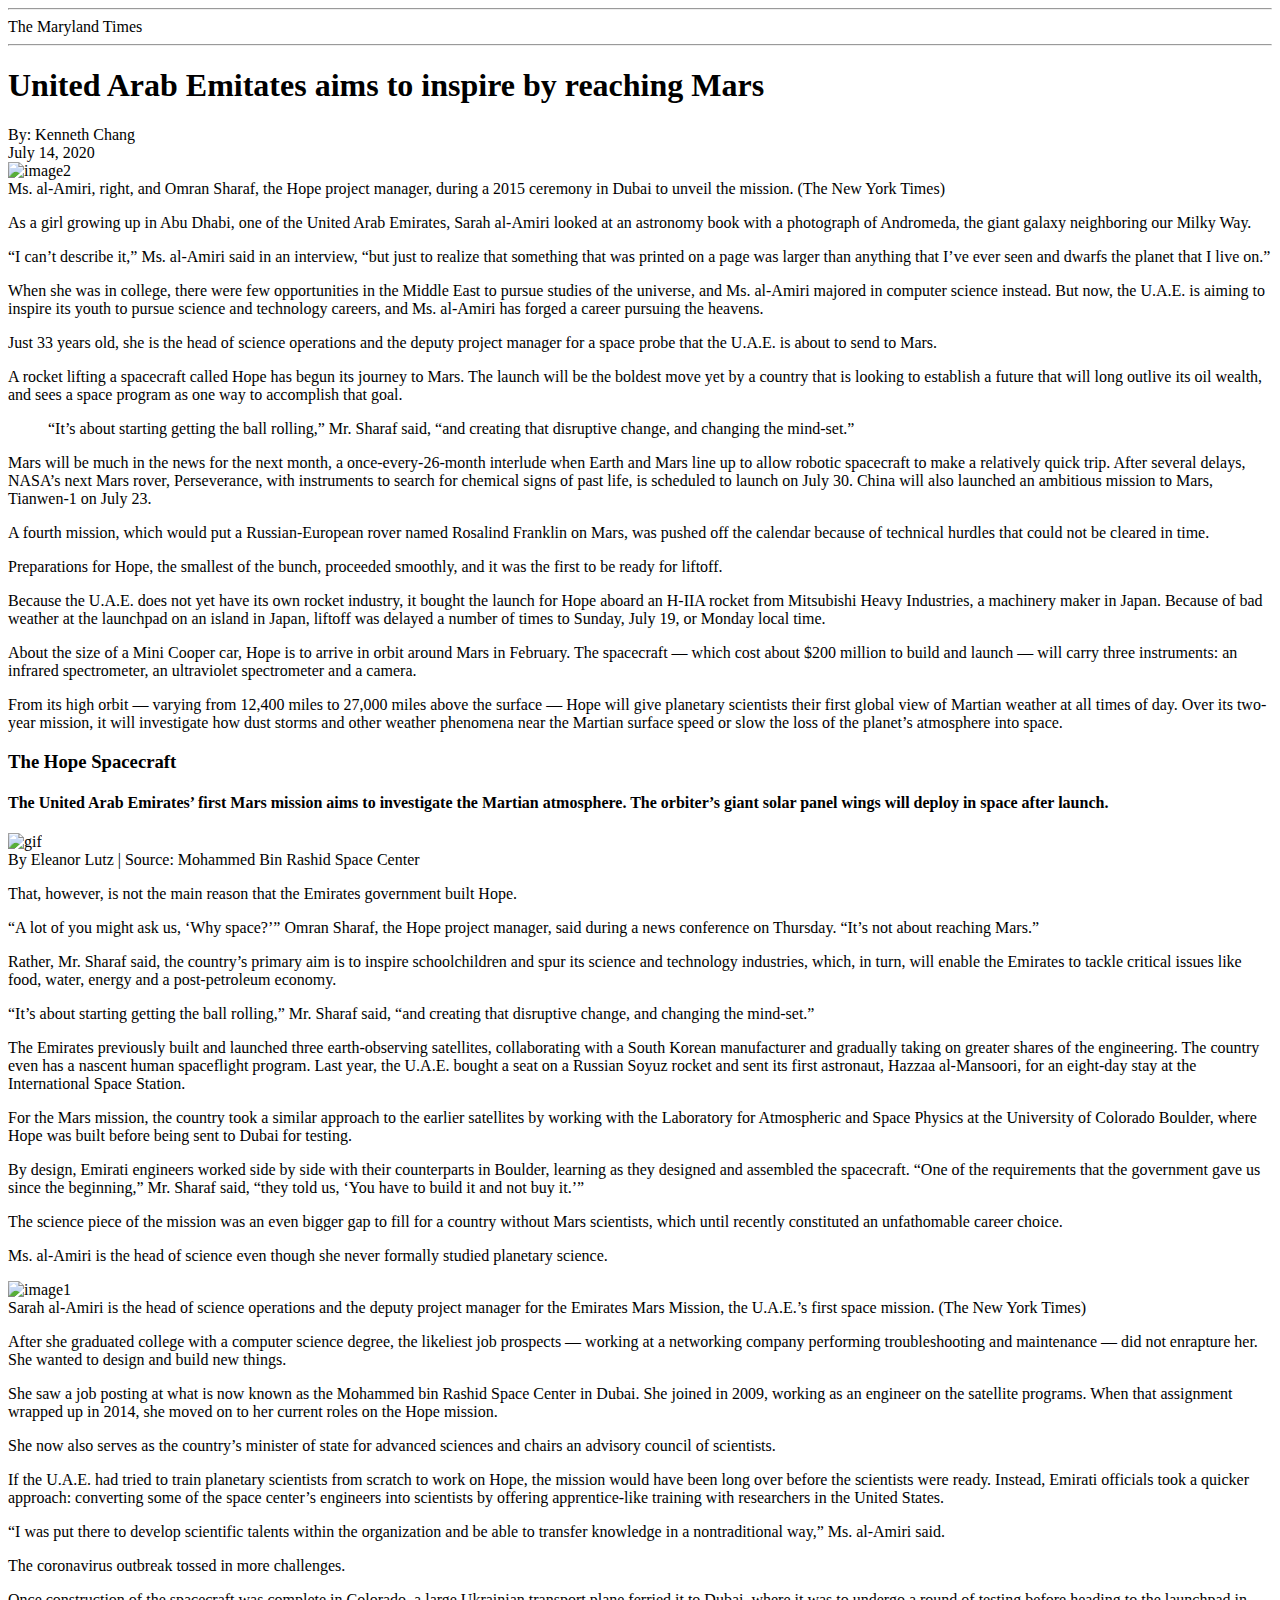
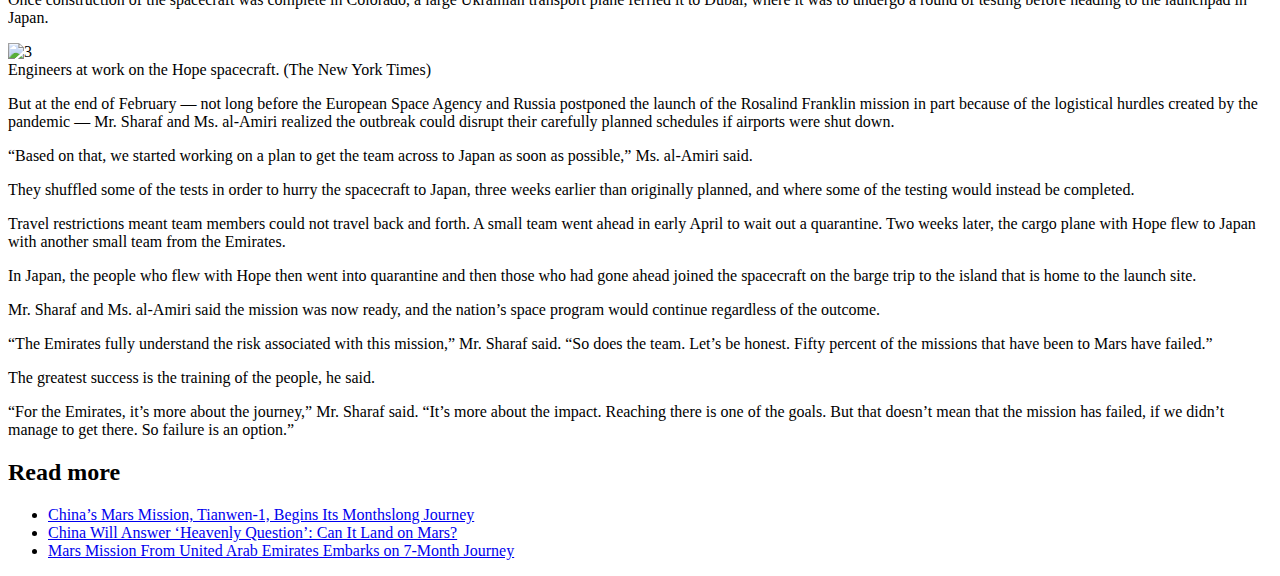
==== ElbeshbishiLayout/index.html @ 2baa4ec4 "Create index.html" ====
<!DOCTYPE html>

<html lang="en">
<head>

    <link rel="stylesheet" type="text/css"
    href="stylesheet.css">

    <title> 352 midterm review </title>

</head>
    <body>

      <hr>
        <div id="header"> The Maryland Times</div>
      <hr>

      <h1>United Arab Emitates aims to inspire by reaching Mars</h1>

      <div id="byline"> By: Kenneth Chang</div>
      <div id="date"> July 14, 2020</div>

      <img src="images/uae-mars2.jpg" alt= "image2">
      <div id="caption"> Ms. al-Amiri, right, and Omran Sharaf, the Hope project manager, during a 2015 ceremony in Dubai to unveil the mission. (The New York Times)</div>

      <div id="content">

        <p>As a girl growing up in Abu Dhabi, one of the United Arab Emirates, Sarah al-Amiri looked at an astronomy book with a photograph of Andromeda, the giant galaxy neighboring our Milky Way.</p>

        <p>“I can’t describe it,” Ms. al-Amiri said in an interview, “but just to realize that something that was printed on a page was larger than anything that I’ve ever seen and dwarfs the planet that I live on.”</p>

        <p>When she was in college, there were few opportunities in the Middle East to pursue studies of the universe, and Ms. al-Amiri majored in computer science instead. But now, the U.A.E. is aiming to inspire its youth to pursue science and technology careers, and Ms. al-Amiri has forged a career pursuing the heavens.</p>

        <p>Just 33 years old, she is the head of science operations and the deputy project manager for a space probe that the U.A.E. is about to send to Mars.</p>

        <p>A rocket lifting a spacecraft called Hope has begun its journey to Mars. The launch will be the boldest move yet by a country that is looking to establish a future that will long outlive its oil wealth, and sees a space program as one way to accomplish that goal.</p>

        <aside class="pquote">
            <blockquote>
              <p>“It’s about starting getting the ball rolling,” Mr. Sharaf said, “and creating that disruptive change, and changing the mind-set.”</p>
            </blockquote>
        </aside>

        <p>Mars will be much in the news for the next month, a once-every-26-month interlude when Earth and Mars line up to allow robotic spacecraft to make a relatively quick trip. After several delays, NASA’s next Mars rover, Perseverance, with instruments to search for chemical signs of past life, is scheduled to launch on July 30. China will also launched an ambitious mission to Mars, Tianwen-1 on July 23.</p>

        <p>A fourth mission, which would put a Russian-European rover named Rosalind Franklin on Mars, was pushed off the calendar because of technical hurdles that could not be cleared in time.</p>

        <p>Preparations for Hope, the smallest of the bunch, proceeded smoothly, and it was the first to be ready for liftoff.</p>

        <p>Because the U.A.E. does not yet have its own rocket industry, it bought the launch for Hope aboard an H-IIA rocket from Mitsubishi Heavy Industries, a machinery maker in Japan. Because of bad weather at the launchpad on an island in Japan, liftoff was delayed a number of times to Sunday, July 19, or Monday local time.</p>

        <p>About the size of a Mini Cooper car, Hope is to arrive in orbit around Mars in February. The spacecraft — which cost about $200 million to build and launch — will carry three instruments: an infrared spectrometer, an ultraviolet spectrometer and a camera.</p>

        <p>From its high orbit — varying from 12,400 miles to 27,000 miles above the surface — Hope will give planetary scientists their first global view of Martian weather at all times of day. Over its two-year mission, it will investigate how dust storms and other weather phenomena near the Martian surface speed or slow the loss of the planet’s atmosphere into space.</p>

        <h3>The Hope Spacecraft</h3>
          <h4>The United Arab Emirates’ first Mars mission aims to investigate the Martian atmosphere. The orbiter’s giant solar panel wings will deploy in space after launch.</h4>
            <img src= "hope-spacecraft-graphic.gif" alt="gif">
            <div id="caption">By Eleanor Lutz | Source: Mohammed Bin Rashid Space Center</div>

        <p>That, however, is not the main reason that the Emirates government built Hope.</p>

        <p>“A lot of you might ask us, ‘Why space?’” Omran Sharaf, the Hope project manager, said during a news conference on Thursday. “It’s not about reaching Mars.”</p>

        <p>Rather, Mr. Sharaf said, the country’s primary aim is to inspire schoolchildren and spur its science and technology industries, which, in turn, will enable the Emirates to tackle critical issues like food, water, energy and a post-petroleum economy.</p>

        <p>“It’s about starting getting the ball rolling,” Mr. Sharaf said, “and creating that disruptive change, and changing the mind-set.”</p>

        <p>The Emirates previously built and launched three earth-observing satellites, collaborating with a South Korean manufacturer and gradually taking on greater shares of the engineering. The country even has a nascent human spaceflight program. Last year, the U.A.E. bought a seat on a Russian Soyuz rocket and sent its first astronaut, Hazzaa al-Mansoori, for an eight-day stay at the International Space Station.</p>

        <p>For the Mars mission, the country took a similar approach to the earlier satellites by working with the Laboratory for Atmospheric and Space Physics at the University of Colorado Boulder, where Hope was built before being sent to Dubai for testing.</p>

        <p>By design, Emirati engineers worked side by side with their counterparts in Boulder, learning as they designed and assembled the spacecraft. “One of the requirements that the government gave us since the beginning,” Mr. Sharaf said, “they told us, ‘You have to build it and not buy it.’”</p>

        <p>The science piece of the mission was an even bigger gap to fill for a country without Mars scientists, which until recently constituted an unfathomable career choice.</p>

        <p>Ms. al-Amiri is the head of science even though she never formally studied planetary science.</p>

            <img src="images/uae-mars1.jpg" alt=image1>
            <div id="caption">Sarah al-Amiri is the head of science operations and the deputy project manager for the Emirates Mars Mission, the U.A.E.’s first space mission. (The New York Times)</div>


        <p>After she graduated college with a computer science degree, the likeliest job prospects — working at a networking company performing troubleshooting and maintenance — did not enrapture her. She wanted to design and build new things.</p>

        <p>She saw a job posting at what is now known as the Mohammed bin Rashid Space Center in Dubai. She joined in 2009, working as an engineer on the satellite programs. When that assignment wrapped up in 2014, she moved on to her current roles on the Hope mission.</p>

        <p>She now also serves as the country’s minister of state for advanced sciences and chairs an advisory council of scientists.</p>

        <p>If the U.A.E. had tried to train planetary scientists from scratch to work on Hope, the mission would have been long over before the scientists were ready. Instead, Emirati officials took a quicker approach: converting some of the space center’s engineers into scientists by offering apprentice-like training with researchers in the United States.</p>

        <p>“I was put there to develop scientific talents within the organization and be able to transfer knowledge in a nontraditional way,” Ms. al-Amiri said.</p>

        <p>The coronavirus outbreak tossed in more challenges.</p>

        <p>Once construction of the spacecraft was complete in Colorado, a large Ukrainian transport plane ferried it to Dubai, where it was to undergo a round of testing before heading to the launchpad in Japan.</p>

        <img src="images/uae-mars3.jpg" alt=3>
        <div id="caption">Engineers at work on the Hope spacecraft. (The New York Times)</div>

        <p>But at the end of February — not long before the European Space Agency and Russia postponed the launch of the Rosalind Franklin mission in part because of the logistical hurdles created by the pandemic — Mr. Sharaf and Ms. al-Amiri realized the outbreak could disrupt their carefully planned schedules if airports were shut down.</p>

        <p>“Based on that, we started working on a plan to get the team across to Japan as soon as possible,” Ms. al-Amiri said.</p>

        <p>They shuffled some of the tests in order to hurry the spacecraft to Japan, three weeks earlier than originally planned, and where some of the testing would instead be completed.</p>

        <p>Travel restrictions meant team members could not travel back and forth. A small team went ahead in early April to wait out a quarantine. Two weeks later, the cargo plane with Hope flew to Japan with another small team from the Emirates.</p>

        <p>In Japan, the people who flew with Hope then went into quarantine and then those who had gone ahead joined the spacecraft on the barge trip to the island that is home to the launch site.</p>

        <p>Mr. Sharaf and Ms. al-Amiri said the mission was now ready, and the nation’s space program would continue regardless of the outcome.</p>

        <p>“The Emirates fully understand the risk associated with this mission,” Mr. Sharaf said. “So does the team. Let’s be honest. Fifty percent of the missions that have been to Mars have failed.”</p>

        <p>The greatest success is the training of the people, he said.</p>

        <p>“For the Emirates, it’s more about the journey,” Mr. Sharaf said. “It’s more about the impact. Reaching there is one of the goals. But that doesn’t mean that the mission has failed, if we didn’t manage to get there. So failure is an option.”</p>

    </div>


    <h2> Read more </h2>
      <ul>
        <li><a href="https://www.nytimes.com/2020/07/22/science/mars-china-launch.html?action=click&block=associated_collection_recirc&impression_id=8fa169b0-cd41-11ea-9e45-6dfedec6de97&index=0&pgtype=Article&region=footer">China’s Mars Mission, Tianwen-1, Begins Its Monthslong Journey</a></li>
        <li><a href="https://www.nytimes.com/2020/07/22/science/china-mars-mission.html?action=click&block=associated_collection_recirc&impression_id=8fa169b1-cd41-11ea-9e45-6dfedec6de97&index=1&pgtype=Article&region=footer">China Will Answer ‘Heavenly Question’: Can It Land on Mars?</a></li>
        <li><a href="https://www.nytimes.com/2020/07/19/science/emirates-mars-mission.html?action=click&block=associated_collection_recirc&impression_id=8fa169b2-cd41-11ea-9e45-6dfedec6de97&index=2&pgtype=Article&region=footer"> Mars Mission From United Arab Emirates Embarks on 7-Month Journey</a></li>
      </ul>

    </body>
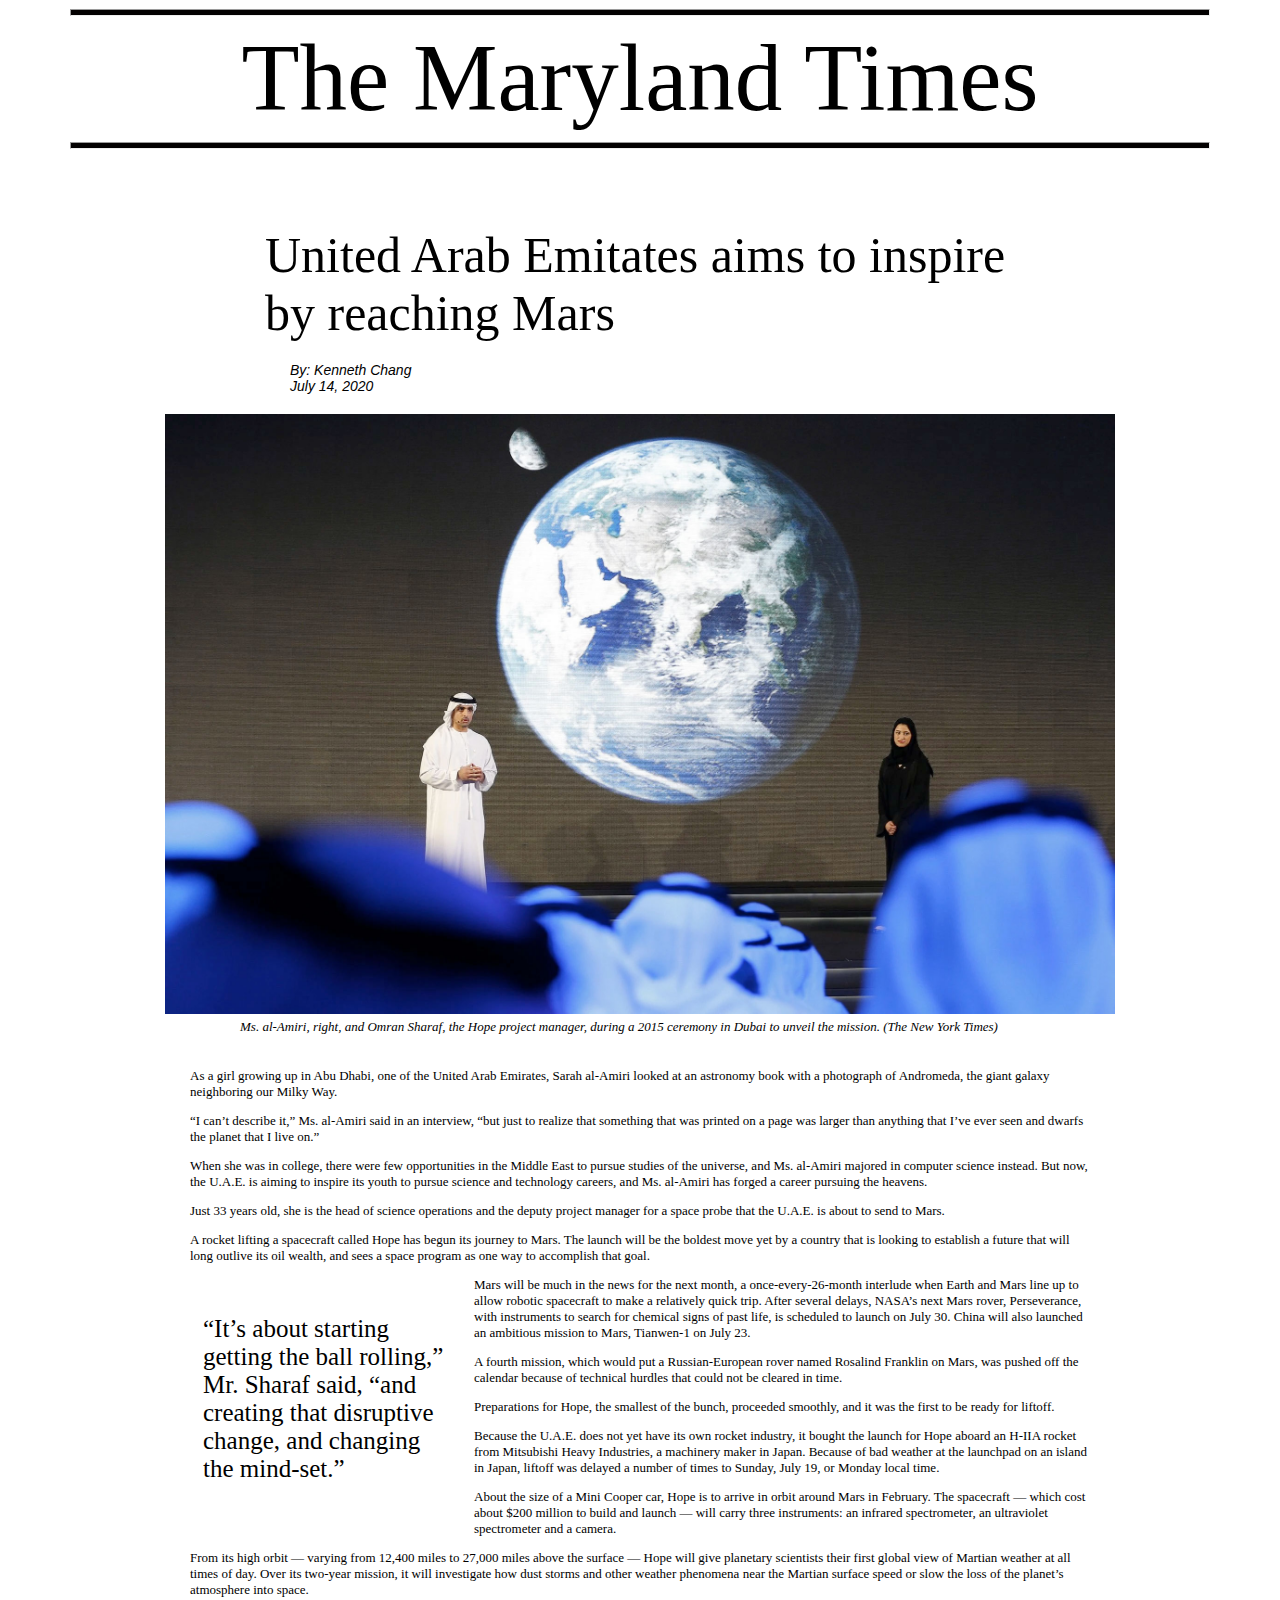
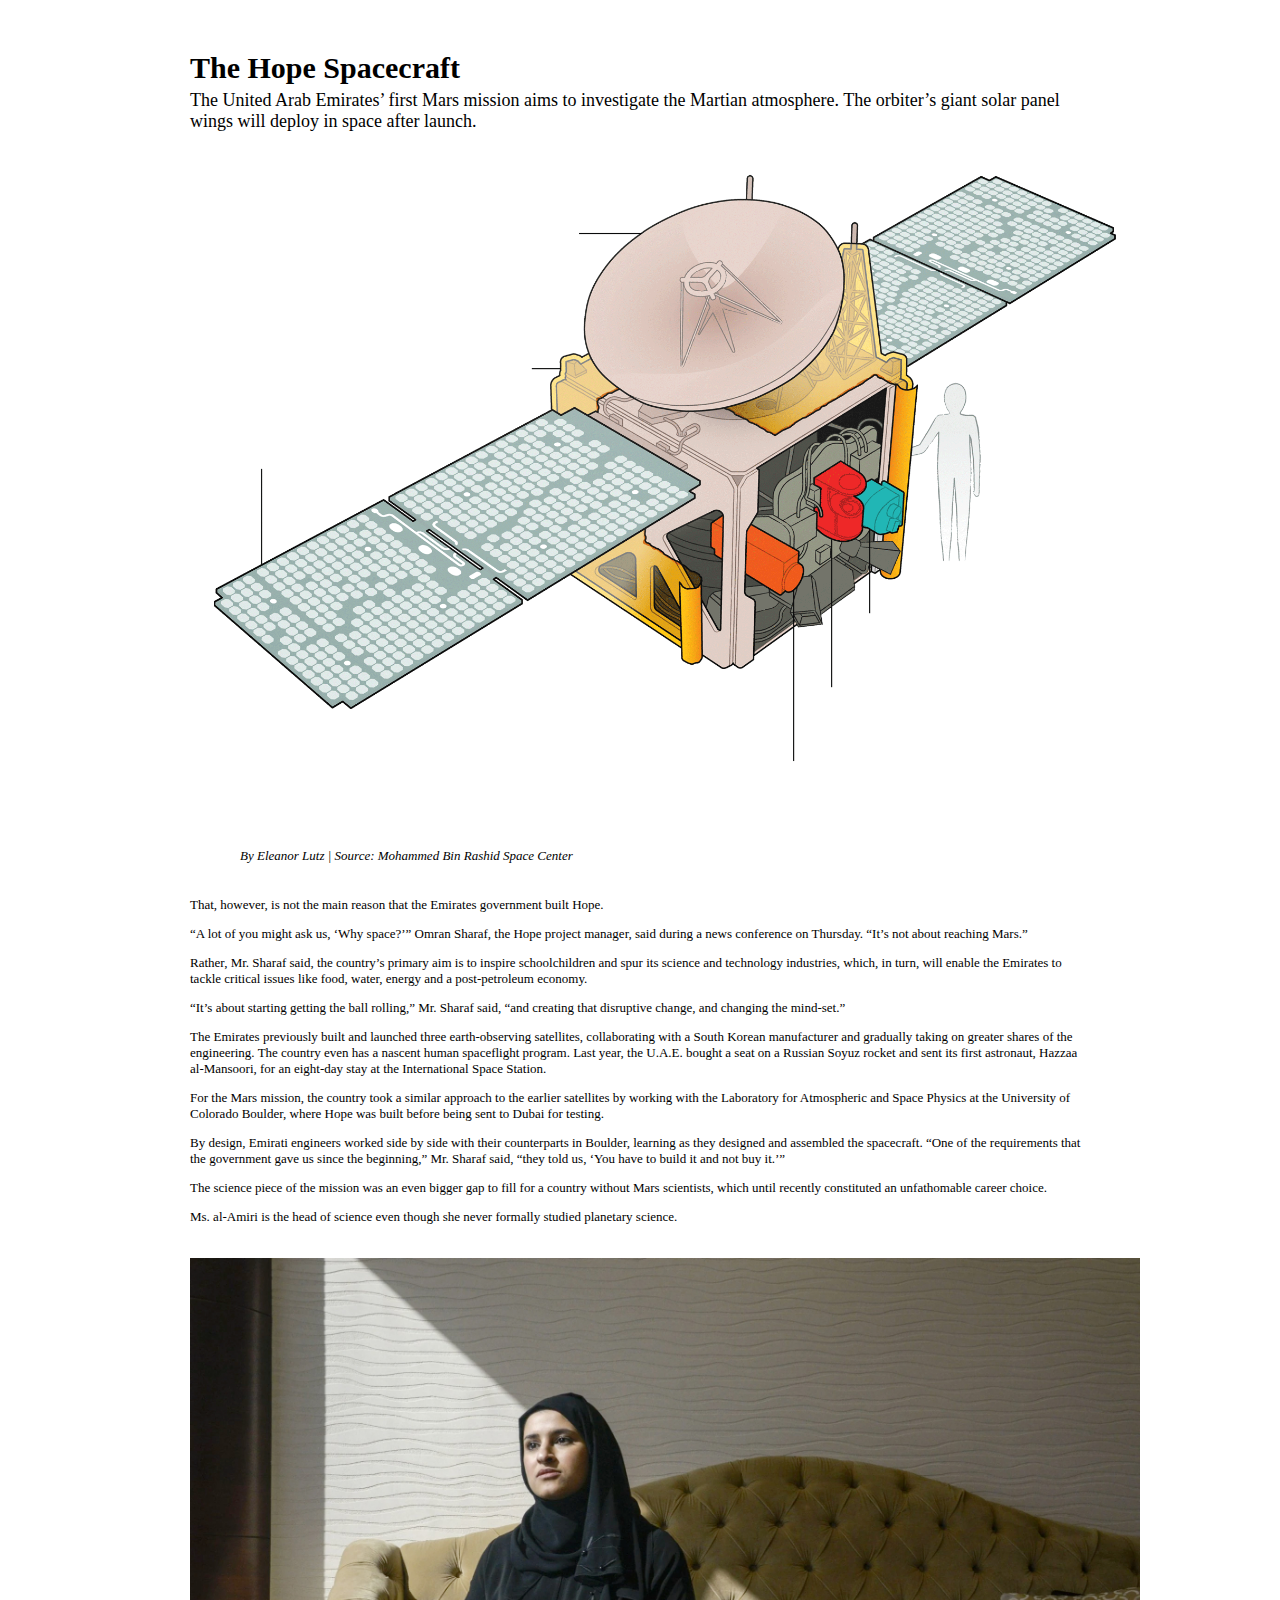
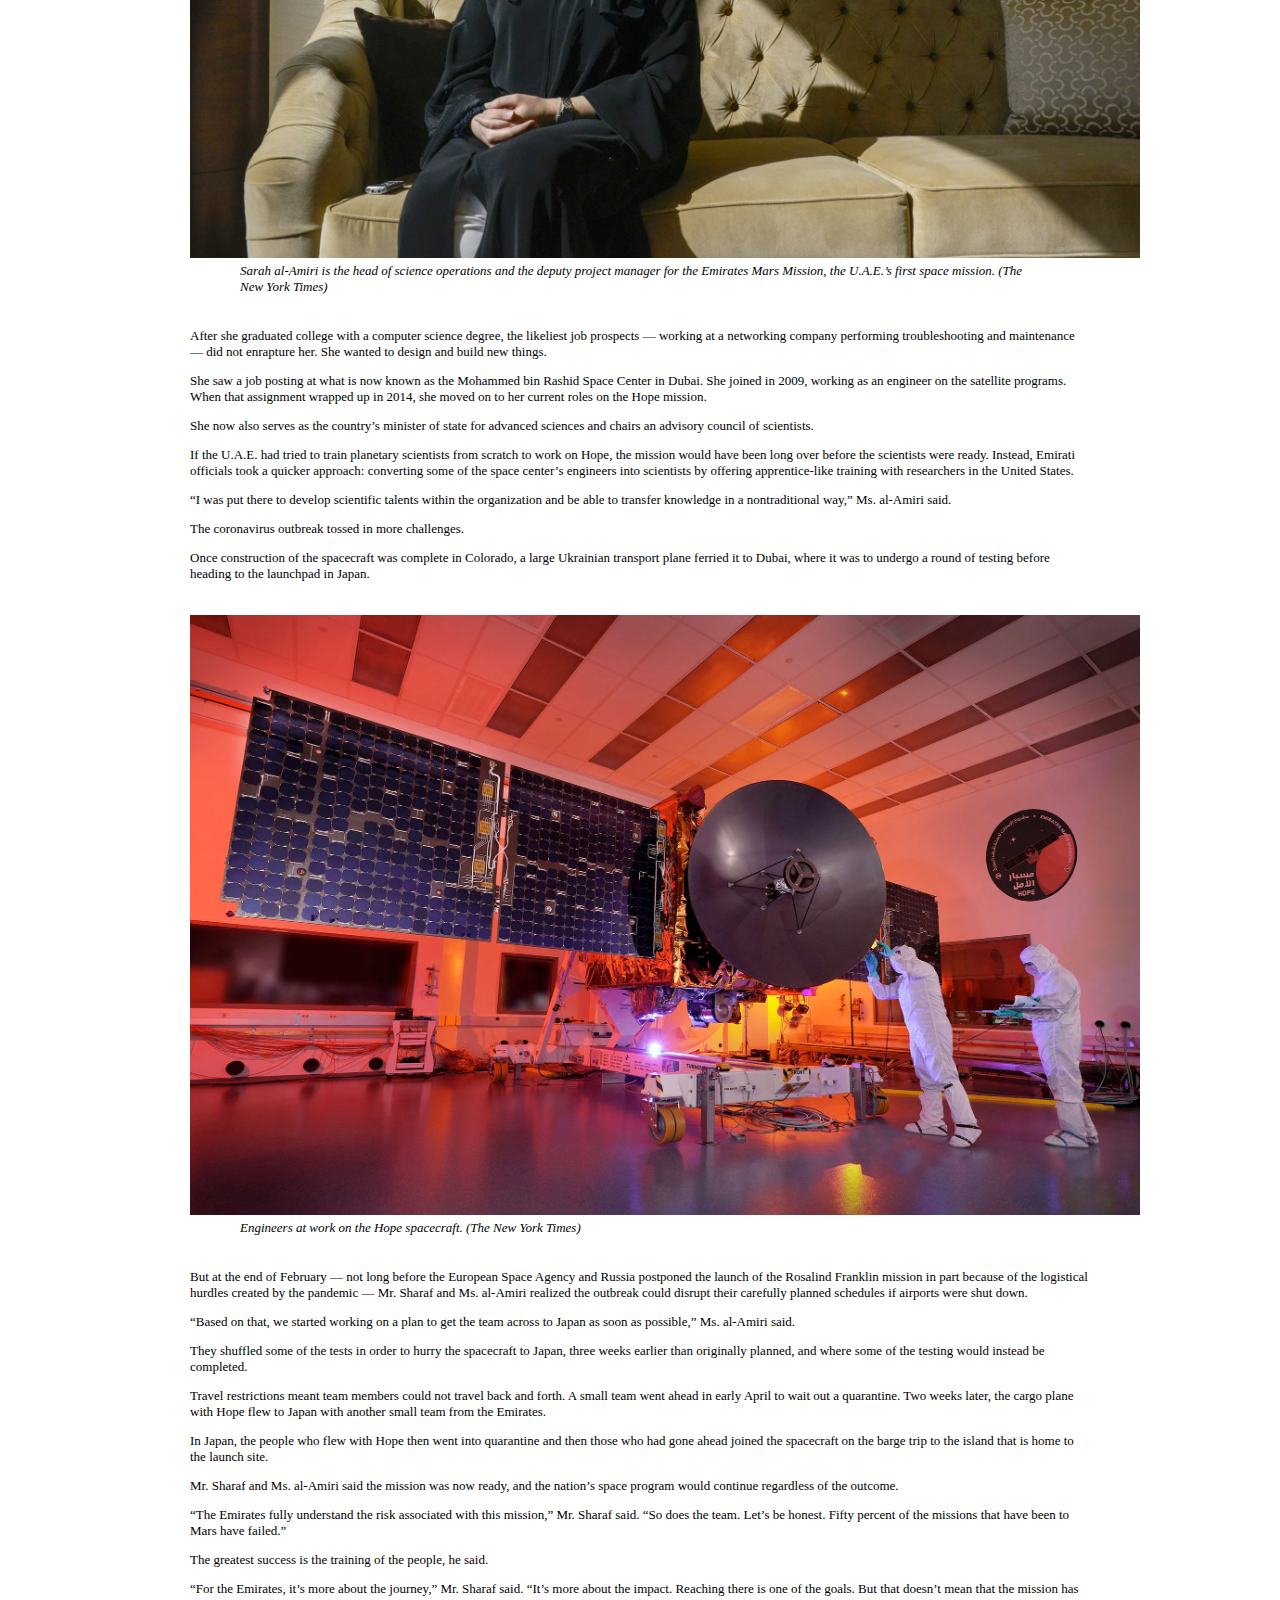
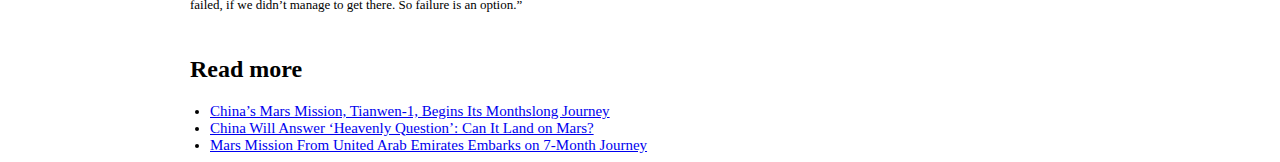
==== commit 269b69c5: "Update index.html" ====
--- a/ElbeshbishiLayout/index.html
+++ b/ElbeshbishiLayout/index.html
@@ -20,7 +20,7 @@
       <div id="byline"> By: Kenneth Chang</div>
       <div id="date"> July 14, 2020</div>
 
-      <img src="images/uae-mars2.jpg" alt= "image2">
+      <img src="uae-mars2.jpg" alt= "image2">
       <div id="caption"> Ms. al-Amiri, right, and Omran Sharaf, the Hope project manager, during a 2015 ceremony in Dubai to unveil the mission. (The New York Times)</div>
 
       <div id="content">
@@ -76,7 +76,7 @@
 
         <p>Ms. al-Amiri is the head of science even though she never formally studied planetary science.</p>
 
-            <img src="images/uae-mars1.jpg" alt=image1>
+            <img src="uae-mars1.jpg" alt=image1>
             <div id="caption">Sarah al-Amiri is the head of science operations and the deputy project manager for the Emirates Mars Mission, the U.A.E.’s first space mission. (The New York Times)</div>
 
 
@@ -94,7 +94,7 @@
 
         <p>Once construction of the spacecraft was complete in Colorado, a large Ukrainian transport plane ferried it to Dubai, where it was to undergo a round of testing before heading to the launchpad in Japan.</p>
 
-        <img src="images/uae-mars3.jpg" alt=3>
+        <img src="uae-mars3.jpg" alt=3>
         <div id="caption">Engineers at work on the Hope spacecraft. (The New York Times)</div>
 
         <p>But at the end of February — not long before the European Space Agency and Russia postponed the launch of the Rosalind Franklin mission in part because of the logistical hurdles created by the pandemic — Mr. Sharaf and Ms. al-Amiri realized the outbreak could disrupt their carefully planned schedules if airports were shut down.</p>
--- a/ElbeshbishiLayout/stylesheet.css
+++ b/ElbeshbishiLayout/stylesheet.css
@@ -0,0 +1,114 @@
+
+#content {
+  margin:0 auto;
+  width:900px;
+  font-family: georgia, serif;
+  font-size: 13px;
+}
+
+#header {
+  font-family: georgia, serif;
+  font-size: 95px;
+  text-align: center;
+  padding-bottom: 0px;
+}
+
+#byline {
+  font-family: Helvetica, sans-serif;
+  font-size: 14px;
+  font-style: italic;
+  margin:0 auto;
+  width:700px;
+  padding-top: 20px;
+}
+
+#date {
+  font-family: Helvetica, sans-serif;
+  font-size: 14px;
+  margin:0 auto;
+  width:700px;
+  font-style: italic;
+}
+
+#caption {
+font-size: 13px;
+margin:0 auto;
+width:800px;
+padding-bottom: 20px;
+font-style: italic;
+}
+
+
+.pquote{
+float: left;
+width: 245px;
+padding: 13px;
+margin: 0 13px 13px 0;
+}
+
+hr{
+  margin-bottom: 7px;
+  margin-right: auto;
+  margin-left: auto;
+  margin-top: 9px;
+  width: 90%;
+  color: #030101;
+  height: 5px;
+  background-color: #030101;
+}
+
+h1{
+  margin:0 auto;
+  width:750px;
+  font-size: 50px;
+  font-weight: lighter;
+  padding-top: 70px;
+}
+
+img{
+  display: block;
+  margin-left: auto;
+  margin-right: auto;
+  padding-top: 20px;
+  padding-bottom: 5px;
+  width: 950px;
+}
+
+h2{
+  margin:0 auto;
+  width:900px;
+  padding-top: 30px;
+  padding-bottom: 20px;
+  font-family: georgia, serif;
+}
+
+h3{
+  margin:0 auto;
+  width: 900px;
+  padding-top: 40px;
+  padding-bottom: 5px;
+  font-family: georgia, serif;
+  font-size: 30px;
+}
+
+h4 {
+  margin:0 auto;
+  width: 900px;
+  font-family: georgia, serif;
+  font-size: 18px;
+  font-weight: normal;
+
+}
+
+ul{
+  margin:0 auto;
+  width:900px;
+  font-family: georgia, serif;
+  font-size: 15px;
+}
+
+blockquote{
+  margin: 0;
+  font-size: 25px;
+
+}
